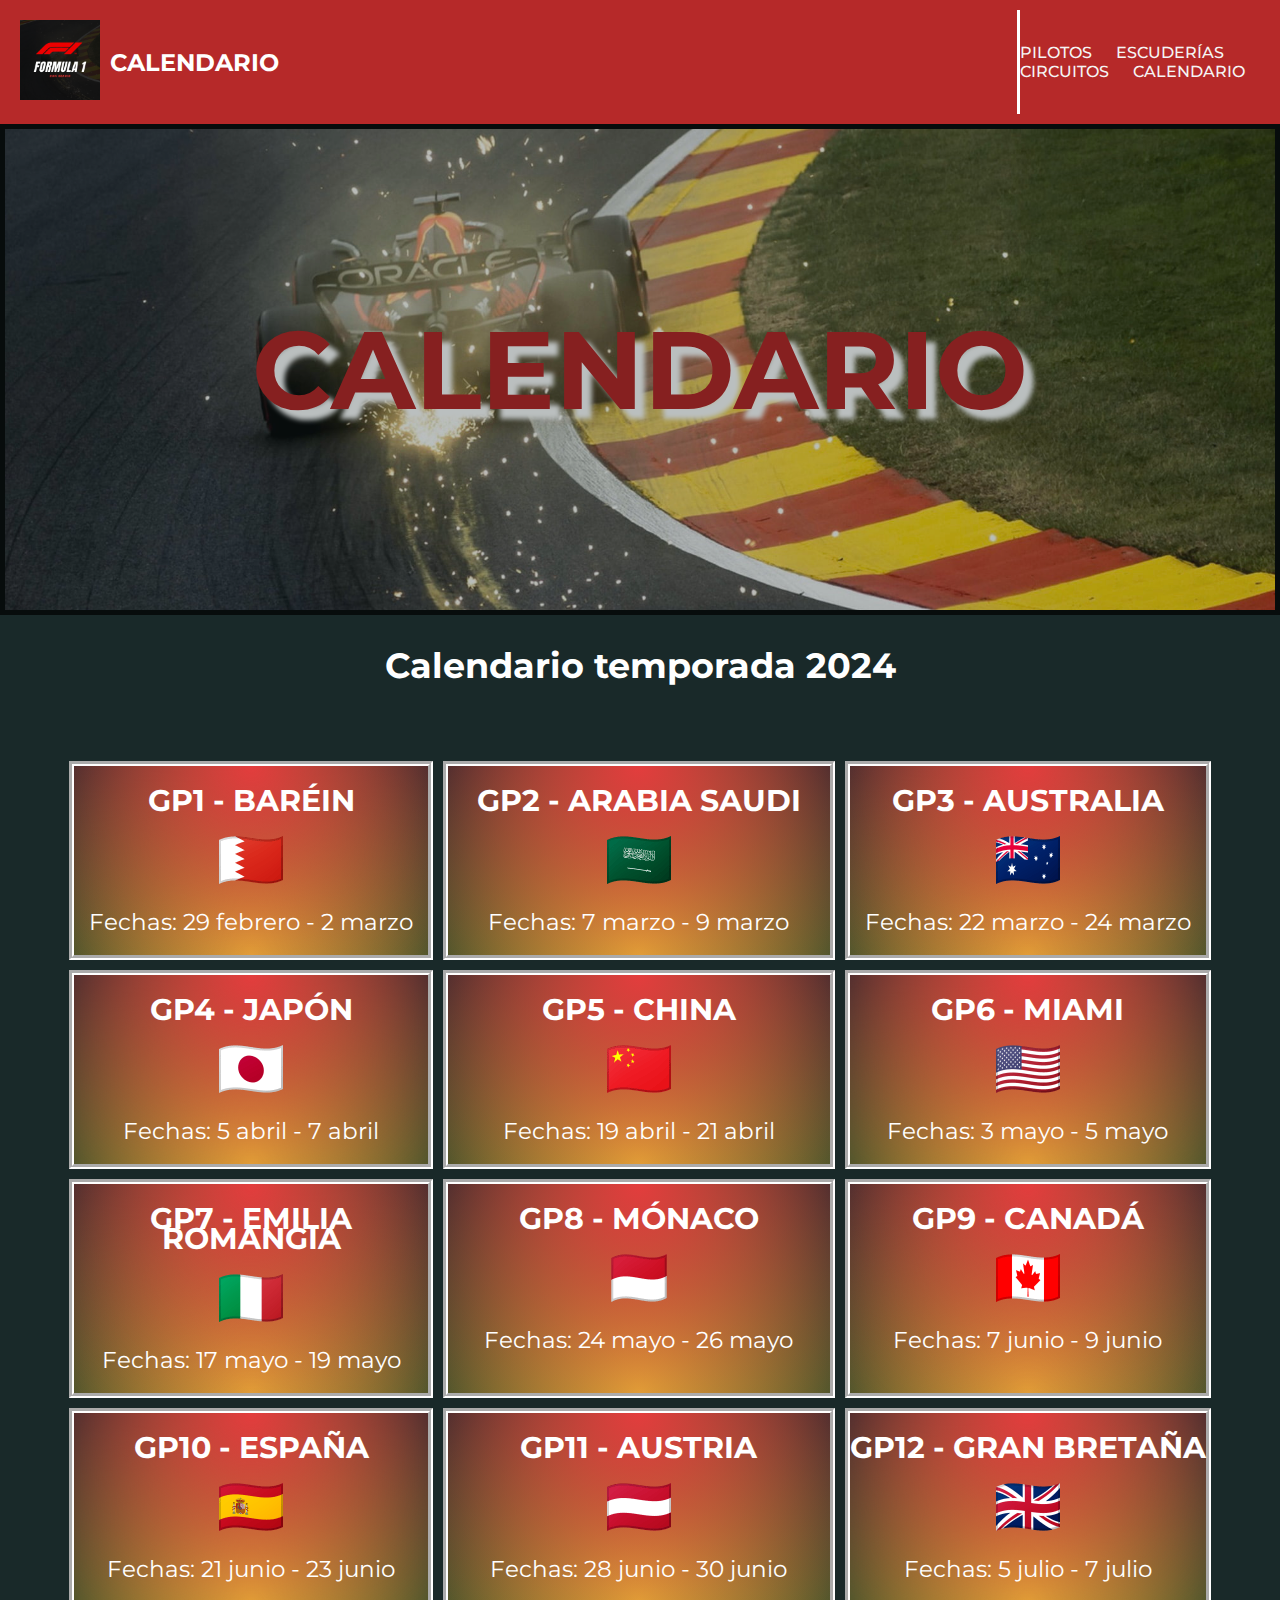
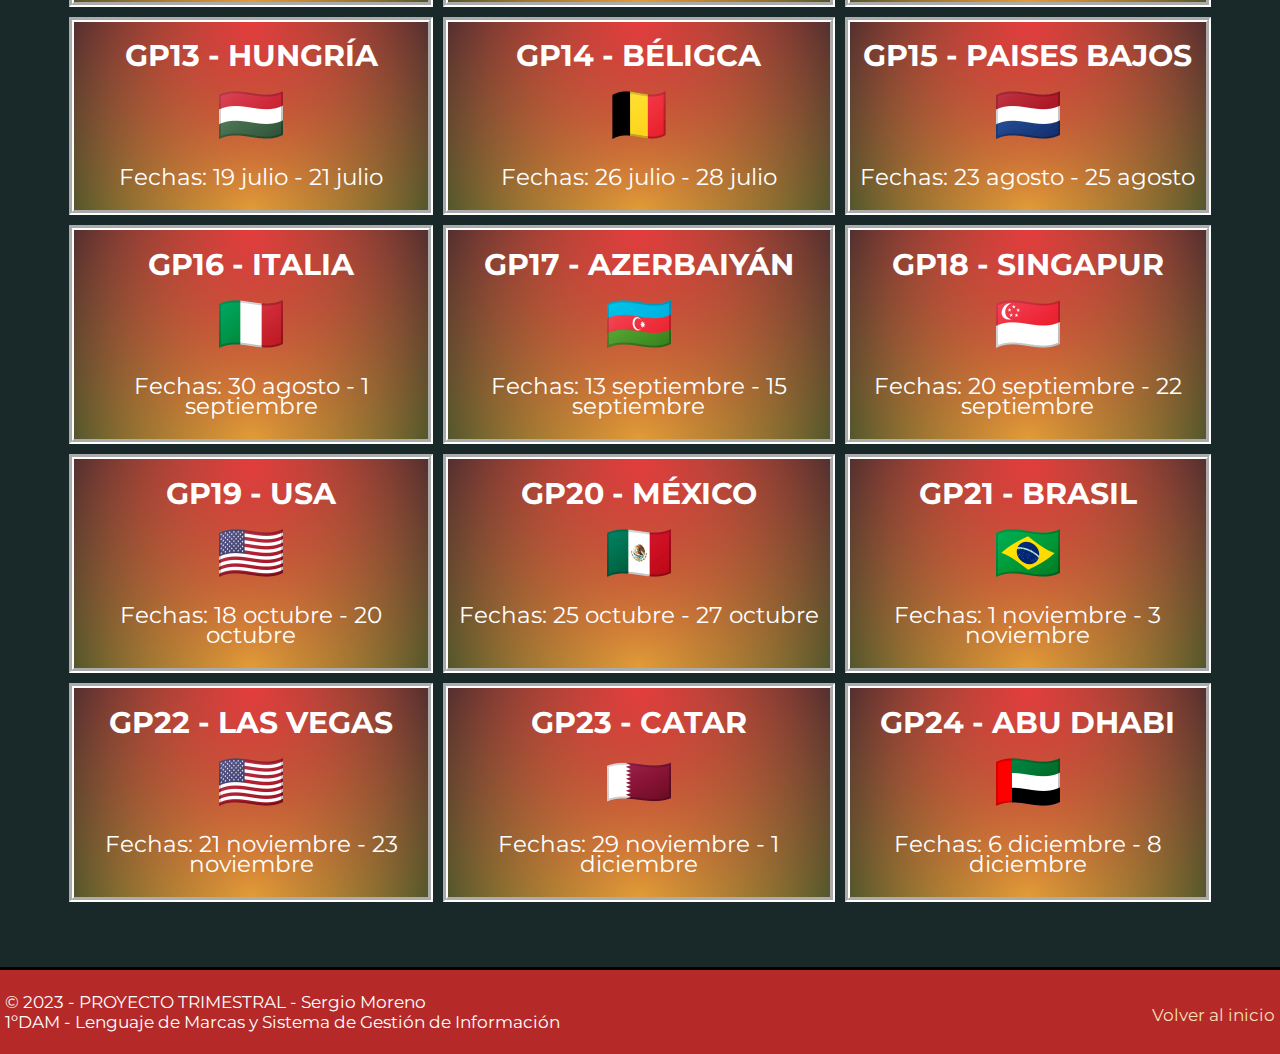
==== calendario.html @ 960f4687 "Versión final de entrega" ====
<!DOCTYPE html>
<html lang="es">
<head>
    <meta charset="UTF-8">
    <meta name="viewport" content="width=device-width, initial-scale=1.0">
    <link rel="shortcut icon" href="imgs/favicon.ico" type="image/x-icon" />
    <link rel="preconnect" href="https://fonts.googleapis.com">
    <link rel="preconnect" href="https://fonts.gstatic.com" crossorigin>
    <link href="https://fonts.googleapis.com/css2?family=Montserrat:wght@400;700&display=swap" rel="stylesheet">
    <link rel="stylesheet" href="css/style-calendario.css">
    <title> Fórmula 1 con Sergio - Calendario </title>
</head>
<body>    
    <header id = "inicio">
        <div class="logo">
            <a href="index.html">
                <img src="imgs/Logo-f1-Sergio.png" alt="Logo de la Web">
            </a>
            <h2 class="nombre-pag"> CALENDARIO </h2>
            </div>
            <nav class="nav-link">
                <a href="pilotos.html">PILOTOS</a>
                <a href="escuderias.html">ESCUDERÍAS</a>
                <a href="circuitos.html">CIRCUITOS</a>
                <a href="calendario.html">CALENDARIO</a>
            </nav>
    </header>        


    <section class="banner">
        <div class="banner-texto">
            <h1> CALENDARIO </h1>
        </div>
    </section>

    <h2 id="introduccion"> Calendario temporada 2024 </h2>

    <section class="grid-calendario">
        <div class="caja-calendario">
            <h2> GP1 - BARÉIN </h2>
            <img src="imgs/banderas/bh.png" alt="Bandera Bareín">
            <p> Fechas: 29 febrero - 2 marzo </p>     
        </div>
        <div class="caja-calendario">
            <h2> GP2 - ARABIA SAUDI </h2>
            <img src="imgs/banderas/sa.png" alt="Bandera Arabia Saudí">
            <p> Fechas: 7 marzo - 9 marzo </p>
        </div>
        <div class="caja-calendario">
            <h2> GP3 - AUSTRALIA </h2>
            <img src="imgs/banderas/au.png" alt="Bandera Australia">
            <p> Fechas: 22 marzo - 24 marzo </p>
        </div>
        <div class="caja-calendario">
            <h2> GP4 - JAPÓN </h2>
            <img src="imgs/banderas/jp.png" alt="Bandera Japón">
            <p> Fechas: 5 abril - 7 abril </p>
        </div>
        <div class="caja-calendario">
            <h2> GP5 - CHINA </h2>
            <img src="imgs/banderas/cn.png" alt="Bandera China">
            <p> Fechas: 19 abril - 21 abril </p>
        </div>
        <div class="caja-calendario">
            <h2> GP6 - MIAMI </h2>
            <img src="imgs/banderas/us.png" alt="Bandera USA">
            <p> Fechas: 3 mayo - 5 mayo </p>
        </div>
        <div class="caja-calendario">
            <h2> GP7 - EMILIA ROMANGIA </h2>
            <img src="imgs/banderas/it.png" alt="Bandera Italia">
            <p> Fechas: 17 mayo - 19 mayo </p>
        </div>
        <div class="caja-calendario">
            <h2> GP8 - MÓNACO </h2>
            <img src="imgs/banderas/mc.png" alt="Bandera Mónaco">
            <p> Fechas: 24 mayo - 26 mayo </p>
        </div>
        <div class="caja-calendario">
            <h2> GP9 - CANADÁ </h2>
            <img src="imgs/banderas/ca.png" alt="Bandera Canadá">
            <p> Fechas: 7 junio - 9 junio </p>
        </div>
        <div class="caja-calendario">
            <h2> GP10 - ESPAÑA </h2>
            <img src="imgs/banderas/es.png" alt="Bandera España">
            <p> Fechas: 21 junio - 23 junio </p>
        </div>
        <div class="caja-calendario">
            <h2> GP11 - AUSTRIA </h2>
            <img src="imgs/banderas/at.png" alt="Bandera Austria">
            <p> Fechas: 28 junio - 30 junio </p>
        </div>
        <div class="caja-calendario">
            <h2> GP12 - GRAN BRETAÑA </h2>
            <img src="imgs/banderas/gb.png" alt="Bandera Gran Bretaña">
            <p> Fechas: 5 julio - 7 julio </p>
        </div>
        <div class="caja-calendario">
            <h2> GP13 - HUNGRÍA </h2>
            <img src="imgs/banderas/hu.png" alt="Bandera Hungría">
            <p> Fechas: 19 julio - 21 julio </p>
        </div>
        <div class="caja-calendario">
            <h2> GP14 - BÉLIGCA </h2>
            <img src="imgs/banderas/be.png" alt="Bandera Bélgica">
            <p> Fechas: 26 julio - 28 julio </p>
        </div>
        <div class="caja-calendario">
            <h2> GP15 - PAISES BAJOS </h2>
            <img src="imgs/banderas/nl.png" alt="Bandera Paises Bajos">
            <p> Fechas: 23 agosto - 25 agosto </p>
        </div>
        <div class="caja-calendario">
            <h2> GP16 - ITALIA </h2>
            <img src="imgs/banderas/it.png" alt="Bandera Italia">
            <p> Fechas: 30 agosto - 1 septiembre </p>
        </div>
        <div class="caja-calendario">
            <h2> GP17 - AZERBAIYÁN </h2>
            <img src="imgs/banderas/az.png" alt="Bandera Azerbaiyán">
            <p> Fechas: 13 septiembre - 15 septiembre </p>
        </div>
        <div class="caja-calendario">
            <h2> GP18 - SINGAPUR </h2>
            <img src="imgs/banderas/sg.png" alt="Bandera Singapur">
            <p> Fechas: 20 septiembre - 22 septiembre </p>
        </div>
        <div class="caja-calendario">
            <h2> GP19 - USA </h2>
            <img src="imgs/banderas/us.png" alt="Bandera USA">
            <p> Fechas: 18 octubre - 20 octubre </p>
        </div>
        <div class="caja-calendario">
            <h2> GP20 - MÉXICO </h2>
            <img src="imgs/banderas/mx.png" alt="Bandera México">
            <p> Fechas: 25 octubre - 27 octubre </p>
        </div>
        <div class="caja-calendario">
            <h2> GP21 - BRASIL </h2>
            <img src="imgs/banderas/br.png" alt="Bandera Brasil">
            <p> Fechas: 1 noviembre - 3 noviembre </p>
        </div>
        <div class="caja-calendario">
            <h2> GP22 - LAS VEGAS </h2>
            <img src="imgs/banderas/us.png" alt="Bandera USA">
            <p> Fechas: 21 noviembre - 23 noviembre </p>
        </div>
        <div class="caja-calendario">
            <h2> GP23 - CATAR </h2>
            <img src="imgs/banderas/qa.png" alt="Bandera Qatar">
            <p> Fechas: 29 noviembre - 1 diciembre </p>
        </div>
        <div class="caja-calendario">
            <h2> GP24 - ABU DHABI </h2>
            <img src="imgs/banderas/ae.png" alt="Bandera Qatar">
            <p> Fechas: 6 diciembre - 8 diciembre </p>
        </div>
    </section>
    <footer>
        <section>
            <a href="#inicio"> Volver al inicio</a>
        </section>
        <p>
            &copy; 2023 - PROYECTO TRIMESTRAL - Sergio Moreno <br>
            1ºDAM - Lenguaje de Marcas y Sistema de Gestión de Información
        </p>
    </footer>
</body>
</html>
---- css/style-calendario.css ----
body {
    font-family: 'Montserrat', sans-serif;
    background-color: #192929;
    color: white;
    margin: 0;
}

header {
    display: flex;
    justify-content: space-between;
    min-height: 80px;
    background-color: rgb(182, 41, 41);
    align-items: center;
    padding: 10px;
}

.logo {
    display: flex;
    align-items: center;
    padding: 10px;
    border-right: 3px solid white;
    padding-inline-end: 738px;
}

.logo img {
    height: 80px;
    margin-right: 10px;
} 

a {
    text-decoration: none;
    color: whitesmoke;
}

nav a {
    font-weight: 500;
    padding-right: 20px;
}

nav a:hover {
    color: black;
}

nav a:visited {
    color: rgb(207, 180, 70)
}

nav a:active {
    color: aqua;
}

.banner {
    min-height: 400px;
    display: flex;
    text-align: center;
    justify-content: center;
    background: url(imgs-css/fondo-circutios.jpg);
    background-size: cover;
    background-position: center;
    opacity: 0.7;
    border: 5px solid black;
}

.banner-texto {
    color: rgb(181, 29, 29);
    text-shadow: 10px 10px 5px white;
    font-size: 55px;
    padding: 30px;
    margin: 70px;
}

#introduccion {
    font-size: 35px;
    justify-content: center;
    text-align: center;
    padding-bottom: 30px;
}

.grid-calendario {
    display: grid;
    grid-template-columns: auto auto auto;
    justify-content: stretch;
    width: 90%;
    margin: 0 auto;
    padding: 10px;
}

.caja-calendario {
    border: 5px groove white;
    background: radial-gradient(ellipse at top, #e33d3d, transparent),
                radial-gradient(ellipse at bottom, #e0c434, transparent);
    text-align: center;
    margin: 5px;
    line-height: 20px;
}

.caja-calendario h2 {
    font-size: 30px;
}

.caja-calendario p {
    font-size: 23px;
}

footer {
    font-size: 17px;
    margin-top: 50px;
    background-color: rgb(182, 41, 41);
    padding: 5px;
    border-top: 3px solid black;
}

footer section {
    float: right;
    text-align: center;
    margin-top: 30px;
    
}

footer a:link {
    color: wheat;
}

footer a:hover {
    color: black;
}



@media (max-width:600px) and (max-width:700px) {
    header {
        flex-direction: column;
        display:inline-block;
        align-content: center;
        justify-content: center;
    }

    nav {
        padding: 10px 0px;
        margin-left: 20px;
        justify-content: center;
    } 

    .banner-texto {
        font-size: 42px ;
    }

    footer section {
        float: none;
    }
}

@media (max-width:1000px) {
    header {
        flex-direction: column;
        display:inline-block;
        align-content: center;
        justify-content: center;
    }

    .logo {
        border: none;
    }

    .grid-calendario {
        display: inline-block;
        padding-left: 25px;
    }
}


@media (max-width:1100px)   {
    #intro-juego, #svg, #circulo {
        display: none;
    }
}
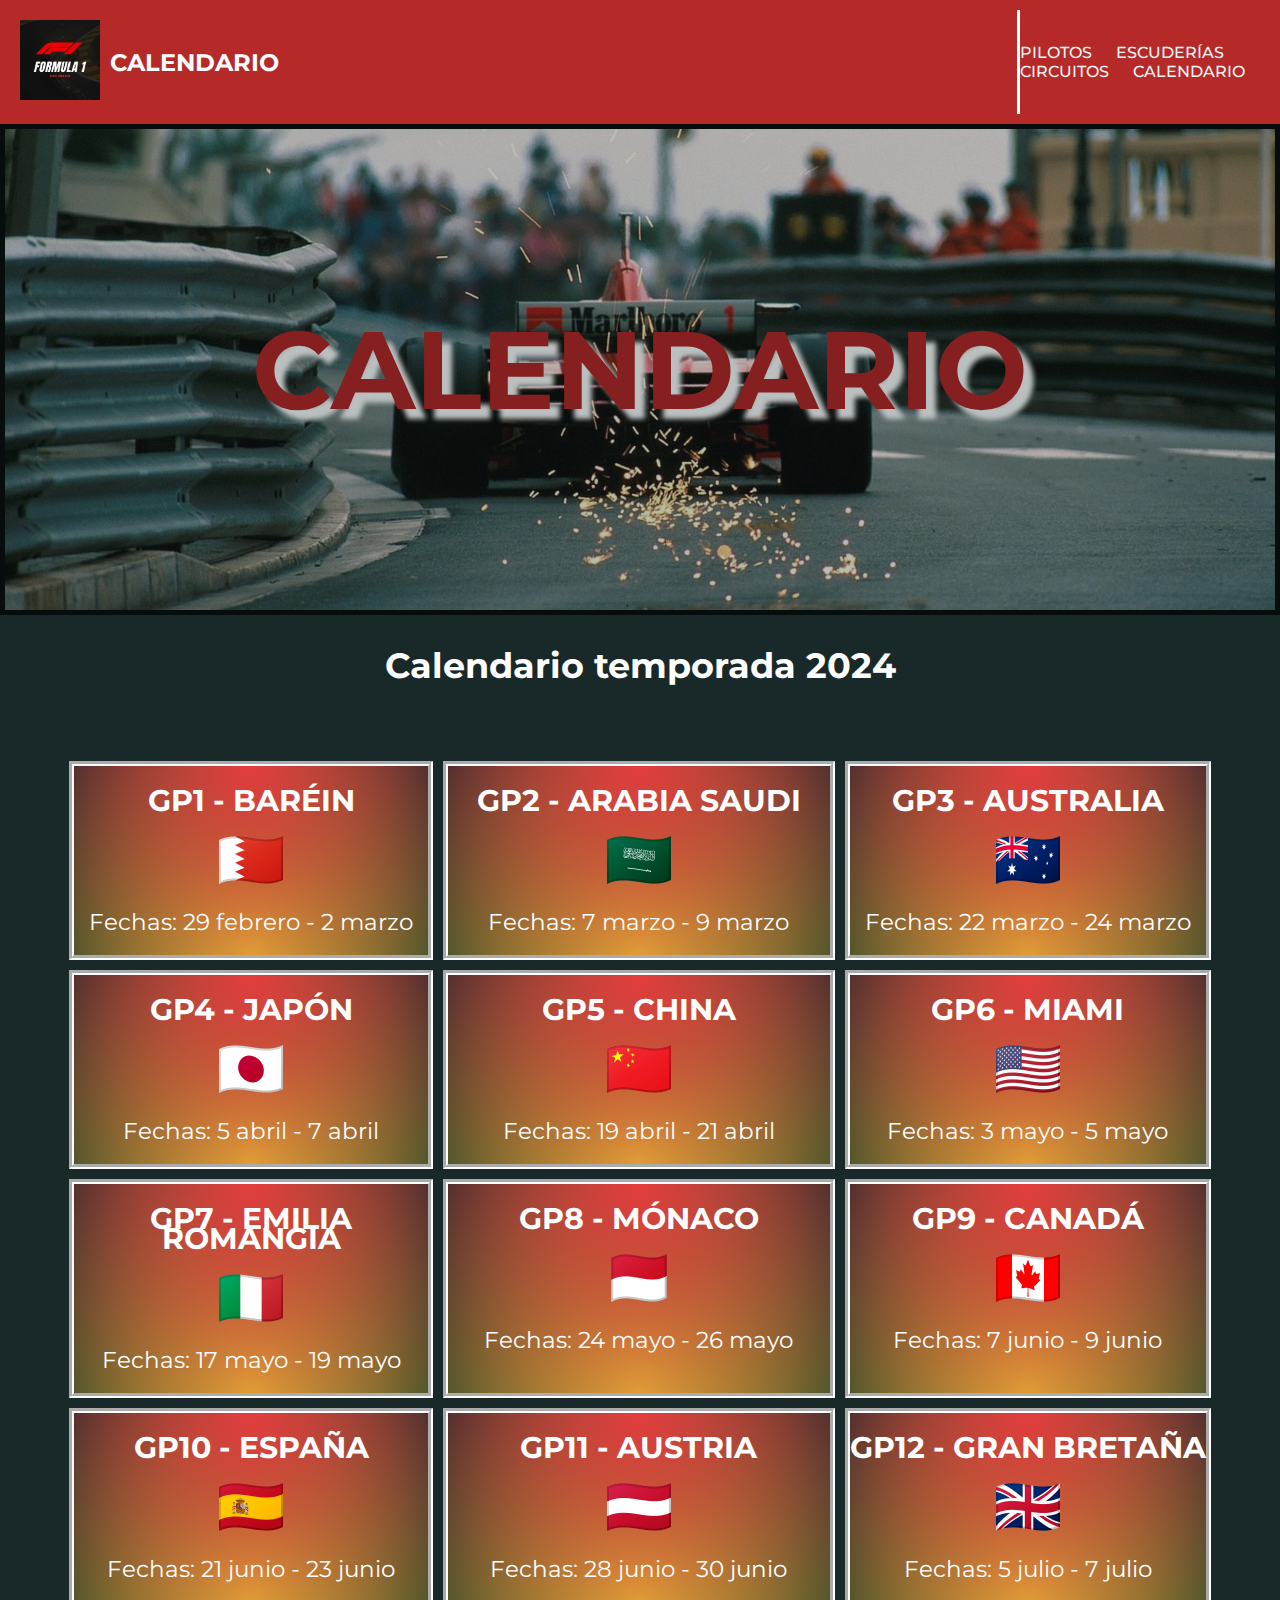
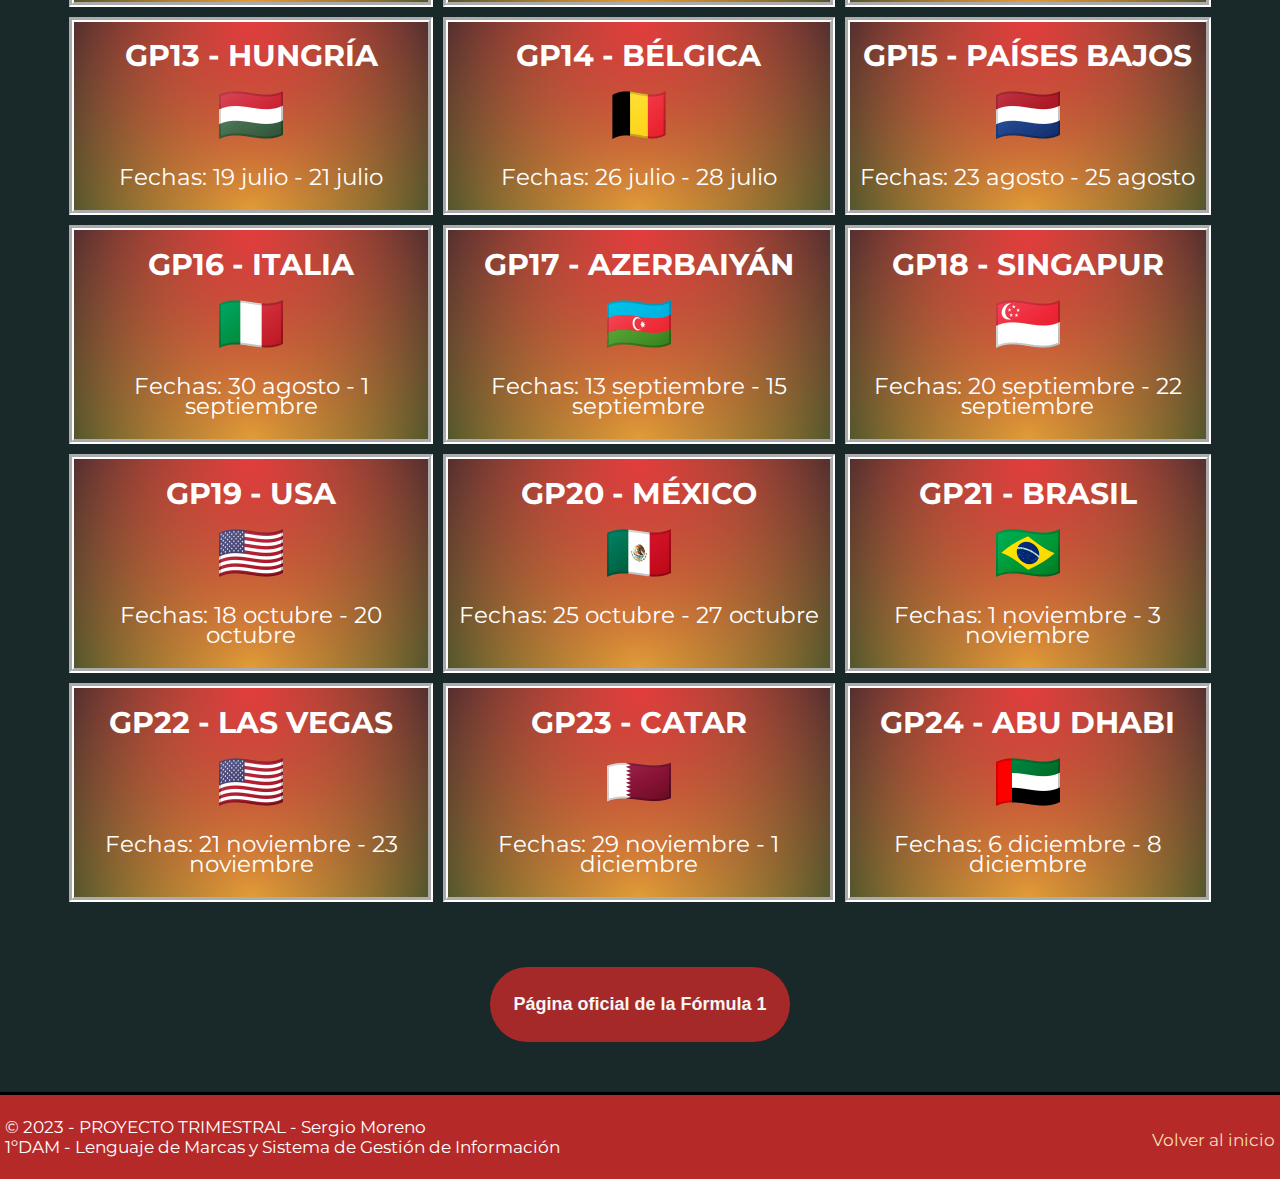
==== commit 2a92bb47: "Add files via upload" ====
--- a/calendario.html
+++ b/calendario.html
@@ -102,12 +102,12 @@
             <p> Fechas: 19 julio - 21 julio </p>
         </div>
         <div class="caja-calendario">
-            <h2> GP14 - BÉLIGCA </h2>
+            <h2> GP14 - BÉLGICA </h2>
             <img src="imgs/banderas/be.png" alt="Bandera Bélgica">
             <p> Fechas: 26 julio - 28 julio </p>
         </div>
         <div class="caja-calendario">
-            <h2> GP15 - PAISES BAJOS </h2>
+            <h2> GP15 - PAÍSES BAJOS </h2>
             <img src="imgs/banderas/nl.png" alt="Bandera Paises Bajos">
             <p> Fechas: 23 agosto - 25 agosto </p>
         </div>
@@ -157,6 +157,17 @@
             <p> Fechas: 6 diciembre - 8 diciembre </p>
         </div>
     </section>
+
+    <div id="divdeboton">
+        <button type="submit" id="botonf1">
+            <a href="https://www.formula1.com/">
+                <span>
+                    <b>Página oficial de la Fórmula 1</b>
+                </span>
+            </a>
+        </button>
+    </div>
+
     <footer>
         <section>
             <a href="#inicio"> Volver al inicio</a>
--- a/css/style-calendario.css
+++ b/css/style-calendario.css
@@ -54,7 +54,7 @@
     display: flex;
     text-align: center;
     justify-content: center;
-    background: url(imgs-css/fondo-circutios.jpg);
+    background: url(imgs-css/fondo-calendario.jpg);
     background-size: cover;
     background-position: center;
     opacity: 0.7;
@@ -102,6 +102,41 @@
     font-size: 23px;
 }
 
+@keyframes animacion-boton {
+    0%   {background-color: red;}
+    25%  {background-color: yellow;}
+    50%  {background-color: blue;}
+    100% {background-color: green;}
+}
+
+#divdeboton {
+    display: flex;
+    justify-content: center;
+    justify-content: center;
+    margin-top: 50px;
+}
+
+#botonf1 {
+    text-align: center;
+    width: 300px;
+    height: 75px;
+    border: none;
+    background-color: rgb(166, 41, 41);
+    color: white;
+    font-size: 18px;
+    border-radius: 40px;    
+    animation-name: animacion-boton;
+    animation-duration: 4s;
+}
+
+#botonf1:hover {
+    cursor: pointer;
+    background-color: rgb(217, 39, 39);
+    transition: 0.2s;
+    box-shadow: 0 0 10px whitesmoke;
+}
+
+
 footer {
     font-size: 17px;
     margin-top: 50px;
@@ -126,7 +161,6 @@
 }
 
 
-
 @media (max-width:600px) and (max-width:700px) {
     header {
         flex-direction: column;
@@ -137,7 +171,7 @@
 
     nav {
         padding: 10px 0px;
-        margin-left: 20px;
+        margin-left: 10px;
         justify-content: center;
     } 
 
@@ -160,6 +194,8 @@
 
     .logo {
         border: none;
+       border-right: none;
+        
     }
 
     .grid-calendario {
